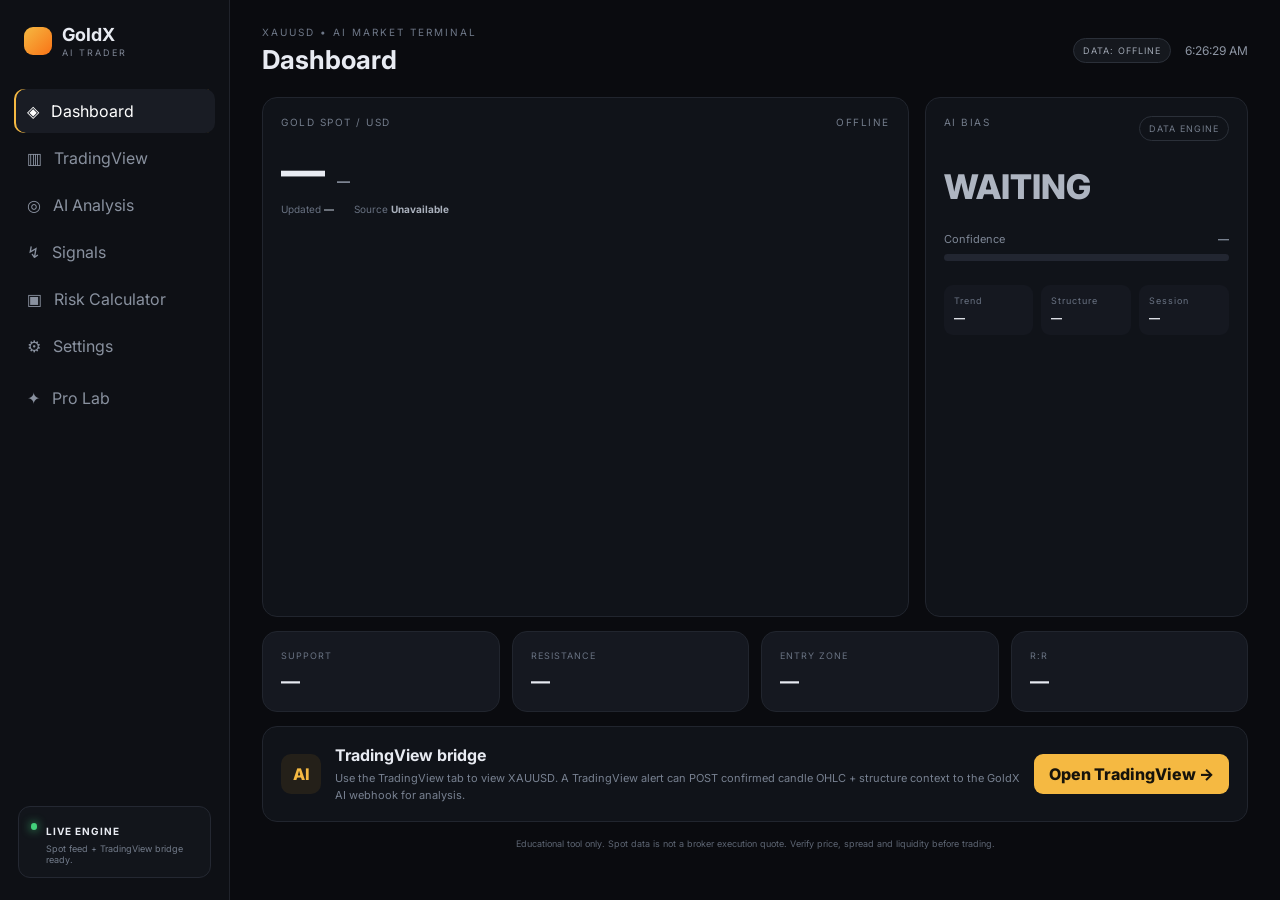
==== index.html @ dff4eee3 "Load GoldX Pro Lab features" ====
<!doctype html>
<html lang="en">
<head><meta charset="UTF-8"/><meta name="viewport" content="width=device-width,initial-scale=1.0"/><title>GoldX AI Trader</title><link rel="preconnect" href="https://fonts.googleapis.com"><link rel="preconnect" href="https://fonts.gstatic.com" crossorigin><link href="https://fonts.googleapis.com/css2?family=Inter:wght@400;500;600;700;800&display=swap" rel="stylesheet"><link rel="stylesheet" href="/styles.css"></head>
<body><div class="app-shell"><aside class="sidebar"><div class="brand"><span class="brand-dot"></span><div><b>GoldX</b><small>AI TRADER</small></div></div><nav><button class="nav active" data-view="dashboard">◈ <span>Dashboard</span></button><button class="nav" data-view="chartview">▥ <span>TradingView</span></button><button class="nav" data-view="analysis">◎ <span>AI Analysis</span></button><button class="nav" data-view="signals">↯ <span>Signals</span></button><button class="nav" data-view="risk">▣ <span>Risk Calculator</span></button><button class="nav" data-view="settings">⚙ <span>Settings</span></button></nav><div class="side-note"><span class="live-dot"></span><div><b>LIVE ENGINE</b><small>Spot feed + TradingView bridge ready.</small></div></div></aside><main class="main"><header class="topbar"><div><div class="eyebrow">XAUUSD • AI MARKET TERMINAL</div><h1 id="viewTitle">Dashboard</h1></div><div class="top-actions"><span id="dataBadge" class="badge muted">DATA: CONNECTING</span><span class="clock" id="clock">--:--:--</span></div></header>
<section id="dashboard" class="view active-view"><div class="hero-grid"><div class="card price-card"><div class="card-top"><span>GOLD SPOT / USD</span><span id="marketState" class="state">Checking…</span></div><div class="price-row"><span id="price" class="big-price">—</span><span id="change" class="change neutral">—</span></div><div class="price-meta"><span>Updated <b id="updated">—</b></span><span>Source <b id="source">—</b></span></div><canvas id="chart" height="180"></canvas></div><div class="card bias-card"><div class="card-top"><span>AI BIAS</span><span class="mini-pill">DATA ENGINE</span></div><div id="bias" class="bias neutral">WAITING</div><div class="confidence"><div class="confidence-label"><span>Confidence</span><b id="confidence">—</b></div><div class="bar"><span id="confidenceBar"></span></div></div><div class="metrics"><div><small>Trend</small><b id="trend">—</b></div><div><small>Structure</small><b id="structure">—</b></div><div><small>Session</small><b id="session">—</b></div></div></div></div><div class="stat-grid"><div class="card stat"><small>SUPPORT</small><b id="support">—</b></div><div class="card stat"><small>RESISTANCE</small><b id="resistance">—</b></div><div class="card stat"><small>ENTRY ZONE</small><b id="entry">—</b></div><div class="card stat"><small>R:R</small><b id="rr">—</b></div></div><div class="card callout"><div class="callout-icon">AI</div><div><b>TradingView bridge</b><p>Use the TradingView tab to view XAUUSD. A TradingView alert can POST confirmed candle OHLC + structure context to the GoldX AI webhook for analysis.</p></div><button class="primary" onclick="switchView('chartview')">Open TradingView →</button></div><div class="disclaimer">Educational tool only. Spot data is not a broker execution quote. Verify price, spread and liquidity before trading.</div></section>
<section id="chartview" class="view"><div class="card"><div class="card-top"><span>TRADINGVIEW • XAUUSD</span><span class="mini-pill">VISUAL CHART</span></div><div class="tv-wrap"><div class="tradingview-widget-container" id="tv_chart"><div class="tradingview-widget-container__widget"></div><div class="tv-credit"><a href="https://www.tradingview.com/symbols/XAUUSD/" target="_blank" rel="noreferrer">XAUUSD on TradingView</a></div></div></div></div><div class="card callout"><div class="callout-icon">TV</div><div><b>TradingView → GoldX AI</b><p>Use the Pine script in <code>tradingview-goldx.pine</code>, add it to TradingView, then create an alert with “Any alert() function call”. Set the webhook to this app’s <code>/api/tradingview</code> endpoint.</p></div><button class="primary" onclick="switchView('settings')">Webhook setup →</button></div></section>
<section id="analysis" class="view"><div class="card analysis-controls"><div><small>TIMEFRAME</small><div class="segmented"><button data-tf="5min" class="tf">5m</button><button data-tf="15min" class="tf active">15m</button><button data-tf="1h" class="tf">1h</button><button data-tf="4h" class="tf">4h</button></div></div><button id="runAi" class="primary">Run AI Analysis</button></div><div id="analysisStatus" class="status">Run the agent against current live spot data or use the TradingView webhook bridge.</div><div class="analysis-grid"><div class="card result-main"><div class="result-head"><span>MARKET DECISION</span><b id="resultBias">—</b></div><div class="entry-box"><div><small>ENTRY</small><b id="aEntry">—</b></div><div><small>STOP LOSS</small><b id="aSl">—</b></div><div><small>TP1</small><b id="aTp1">—</b></div><div><small>TP2</small><b id="aTp2">—</b></div></div><div class="reason"><small>REASONING</small><p id="reasoning">—</p></div></div><div class="card"><div class="card-top"><span>STRUCTURE</span></div><div class="list"><div><span>Trend</span><b id="aTrend">—</b></div><div><span>Market Structure</span><b id="aStructure">—</b></div><div><span>Liquidity</span><b id="aLiquidity">—</b></div><div><span>FVG / OB</span><b id="aFvg">—</b></div><div><span>Invalidation</span><b id="aInvalidation">—</b></div></div></div></div></section>
<section id="signals" class="view"><div class="card"><div class="card-top"><span>SIGNAL HISTORY</span><button class="ghost" onclick="clearSignals()">Clear</button></div><div id="signalsList" class="signals-list"></div></div></section>
<section id="risk" class="view"><div class="card risk-card"><div class="form-grid"><label>Account balance<input id="balance" type="number" value="5000"></label><label>Risk %<input id="riskPct" type="number" step="0.1" value="1"></label><label>Entry<input id="rEntry" type="number" step="0.01" placeholder="e.g. 4040"></label><label>Stop loss<input id="rSl" type="number" step="0.01" placeholder="e.g. 4030"></label><label>Dollar value / point<input id="pointValue" type="number" step="0.01" value="1"></label></div><button class="primary" onclick="calculateRisk()">Calculate</button><div id="riskResult" class="risk-result">Enter entry and SL to calculate position risk.</div></div></section>
<section id="settings" class="view"><div class="card settings"><h2>Data & AI Configuration</h2><p>The live spot feed requires no browser API key. Gemini is server-side. TradingView alerts can send confirmed OHLC + structure context to the AI bridge.</p><div class="settings-row"><span>Live gold spot</span><code>api.gold-api.com/price/XAU</code></div><div class="settings-row"><span>AI agent</span><code>GEMINI_API_KEY</code></div><div class="settings-row"><span>TradingView webhook</span><code>/api/tradingview</code></div><div class="settings-row"><span>Public webhook URL</span><code id="webhookUrl">—</code></div><div class="hint">TradingView is used here for charting and as an alert/webhook source. The GoldX Pine bridge sends confirmed bar OHLC plus TradingView-computed structure/FVG context to the server. It does not scrape TradingView data from the client.</div></div></section>
</main></div><script src="https://s3.tradingview.com/tv.js"></script><script src="/enhancements.js"></script><script src="/pro-features.js"></script><script src="/app.js"></script></body></html>
---- styles.css ----
*{box-sizing:border-box}body{margin:0;font-family:Inter,system-ui,sans-serif;background:#0a0b0f;color:#e8ebf2}button,input{font:inherit}.app-shell{display:flex;min-height:100vh}.sidebar{width:230px;background:#0e1015;border-right:1px solid #20232b;padding:24px 14px;position:fixed;inset:0 auto 0 0}.brand{display:flex;gap:10px;align-items:center;padding:0 10px 28px}.brand-dot{width:28px;height:28px;border-radius:9px;background:linear-gradient(135deg,#f5b942,#f97316);display:block}.brand b{font-size:18px}.brand small{display:block;font-size:9px;color:#7f8796;letter-spacing:2px;margin-top:2px}.nav{display:flex;gap:12px;width:100%;border:0;background:transparent;color:#89919f;padding:12px 13px;border-radius:10px;text-align:left;cursor:pointer;margin:3px 0}.nav:hover,.nav.active{background:#191c24;color:#fff}.nav.active{box-shadow:inset 2px 0 #f5b942}.side-note{position:absolute;bottom:22px;left:18px;right:18px;border:1px solid #242832;background:#12151b;border-radius:12px;padding:12px;display:flex;gap:9px}.side-note b{font-size:10px;letter-spacing:1px}.side-note small{display:block;color:#737c8b;font-size:9px;margin-top:4px}.live-dot{width:7px;height:7px;background:#43d17b;border-radius:50%;margin-top:4px;box-shadow:0 0 10px #43d17b}.main{margin-left:230px;width:calc(100% - 230px);padding:26px 32px;max-width:1500px}.topbar{display:flex;justify-content:space-between;align-items:center;margin-bottom:22px}.eyebrow{font-size:10px;color:#6e7787;letter-spacing:2px}.topbar h1{margin:6px 0 0;font-size:26px}.top-actions{display:flex;align-items:center;gap:14px}.badge,.mini-pill{font-size:9px;letter-spacing:1px;border-radius:999px;padding:6px 9px;border:1px solid #2b3039}.badge.live{color:#6fe29b;border-color:#245638;background:#102218}.badge.muted{color:#a0a7b3;background:#15181e}.clock{font-size:12px;color:#8d95a3}.view{display:none}.active-view{display:block}.hero-grid{display:grid;grid-template-columns:2fr 1fr;gap:16px}.card{background:#101319;border:1px solid #21252e;border-radius:15px;padding:18px}.card-top{display:flex;justify-content:space-between;color:#737c8b;font-size:10px;letter-spacing:1.5px}.price-row{display:flex;align-items:baseline;gap:14px;margin-top:15px}.big-price{font-size:44px;font-weight:800;letter-spacing:-2px}.change{font-size:13px;font-weight:700}.change.up{color:#65dc91}.change.down{color:#ff7777}.change.neutral{color:#8d95a3}.price-meta{display:flex;gap:20px;color:#687181;font-size:10px;margin:6px 0 4px}.price-meta b{color:#aab1bd}.price-card canvas{width:100%;margin-top:10px}.bias{font-size:34px;font-weight:800;margin:25px 0}.bias.bull{color:#63dc90}.bias.bear{color:#ff7676}.bias.neutral{color:#aeb5c1}.confidence-label{display:flex;justify-content:space-between;font-size:11px;color:#7e8796}.bar{height:7px;background:#222631;border-radius:99px;margin-top:8px;overflow:hidden}.bar span{display:block;height:100%;width:0;background:#f5b942;border-radius:99px}.metrics{display:grid;grid-template-columns:repeat(3,1fr);gap:8px;margin-top:24px}.metrics div,.stat{background:#151820}.metrics div{padding:10px;border-radius:9px}.metrics small,.stat small{display:block;color:#697282;font-size:9px;letter-spacing:1px}.metrics b{display:block;margin-top:5px;font-size:11px}.stat-grid{display:grid;grid-template-columns:repeat(4,1fr);gap:12px;margin:14px 0}.stat b{font-size:19px;display:block;margin-top:9px}.callout{display:flex;align-items:center;gap:14px;margin-top:14px}.callout-icon{width:40px;height:40px;border-radius:10px;background:#242019;color:#f5b942;display:grid;place-items:center;font-weight:800}.callout p{margin:5px 0 0;color:#778090;font-size:11px;line-height:1.5}.callout>div:nth-child(2){flex:1}.primary{border:0;border-radius:9px;background:#f5b942;color:#16130b;font-weight:800;padding:10px 15px;cursor:pointer}.primary:disabled{opacity:.5}.disclaimer{font-size:9px;color:#5e6674;text-align:center;margin:16px}.analysis-controls{display:flex;justify-content:space-between;align-items:end}.segmented{display:flex;margin-top:8px;background:#171a21;border-radius:9px;padding:3px}.tf{border:0;background:transparent;color:#7e8795;padding:7px 13px;border-radius:7px;cursor:pointer}.tf.active{background:#292d36;color:#fff}.status{margin:12px 0;color:#7b8493;font-size:11px}.analysis-grid{display:grid;grid-template-columns:1.4fr 1fr;gap:14px}.result-head{display:flex;justify-content:space-between;font-size:11px;color:#727b8a}.result-head b{color:#f5b942}.entry-box{display:grid;grid-template-columns:repeat(4,1fr);gap:8px;margin:20px 0}.entry-box div{padding:13px;background:#171a21;border-radius:10px}.entry-box small{display:block;color:#6f7786;font-size:9px}.entry-box b{display:block;margin-top:5px;font-size:15px}.reason small{color:#6f7786;font-size:9px;letter-spacing:1px}.reason p{color:#a4abb7;font-size:12px;line-height:1.6}.list div{display:flex;justify-content:space-between;padding:13px 0;border-bottom:1px solid #20242c;font-size:11px;color:#7d8695}.list b{color:#dfe3e9}.signals-list .signal{display:grid;grid-template-columns:1fr 1fr 1fr 1fr;gap:10px;padding:14px 0;border-bottom:1px solid #20242c;font-size:11px}.empty{color:#697281;padding:30px;text-align:center}.ghost{background:transparent;border:1px solid #292e37;color:#8b94a2;border-radius:8px;padding:7px 11px;cursor:pointer}.risk-card{max-width:900px}.form-grid{display:grid;grid-template-columns:repeat(3,1fr);gap:14px;margin-bottom:18px}.form-grid label{font-size:10px;color:#788190}.form-grid input{display:block;width:100%;margin-top:7px;background:#171a21;border:1px solid #292e38;color:#fff;border-radius:8px;padding:10px;outline:none}.risk-result{margin-top:18px;background:#171a21;border-radius:10px;padding:16px;color:#c6ccd5;font-size:12px}.settings h2{font-size:18px}.settings p,.hint{font-size:11px;color:#7d8695;line-height:1.6}.settings-row{display:flex;justify-content:space-between;border-bottom:1px solid #22262e;padding:15px 0;font-size:12px}.settings-row code{color:#f5b942}.hint{margin-top:20px;padding:12px;background:#171a21;border-radius:9px}.tv-wrap{height:680px;min-height:680px;width:100%;overflow:hidden;border-radius:10px;background:#0c0f14}.tv-wrap .tradingview-widget-container{height:100%!important;width:100%!important}.tv-wrap iframe{height:100%!important;min-height:640px!important;width:100%!important;display:block}.tv-wrap .tv-credit{display:none}.tv-wrap .tradingview-widget-container__widget{height:100%!important;width:100%!important}@media(max-width:900px){.sidebar{width:68px}.brand div,.nav span,.side-note div{display:none}.main{margin-left:68px;width:calc(100% - 68px);padding:20px}.hero-grid,.analysis-grid{grid-template-columns:1fr}.stat-grid{grid-template-columns:repeat(2,1fr)}.form-grid{grid-template-columns:1fr 1fr}.tv-wrap{height:560px;min-height:560px}.tv-wrap iframe{min-height:520px!important}}@media(max-width:560px){.main{padding:14px}.big-price{font-size:34px}.stat-grid,.form-grid,.entry-box{grid-template-columns:1fr 1fr}.callout{align-items:flex-start;flex-wrap:wrap}.callout .primary{width:100%}.tv-wrap{height:480px;min-height:480px}.tv-wrap iframe{min-height:440px!important}}
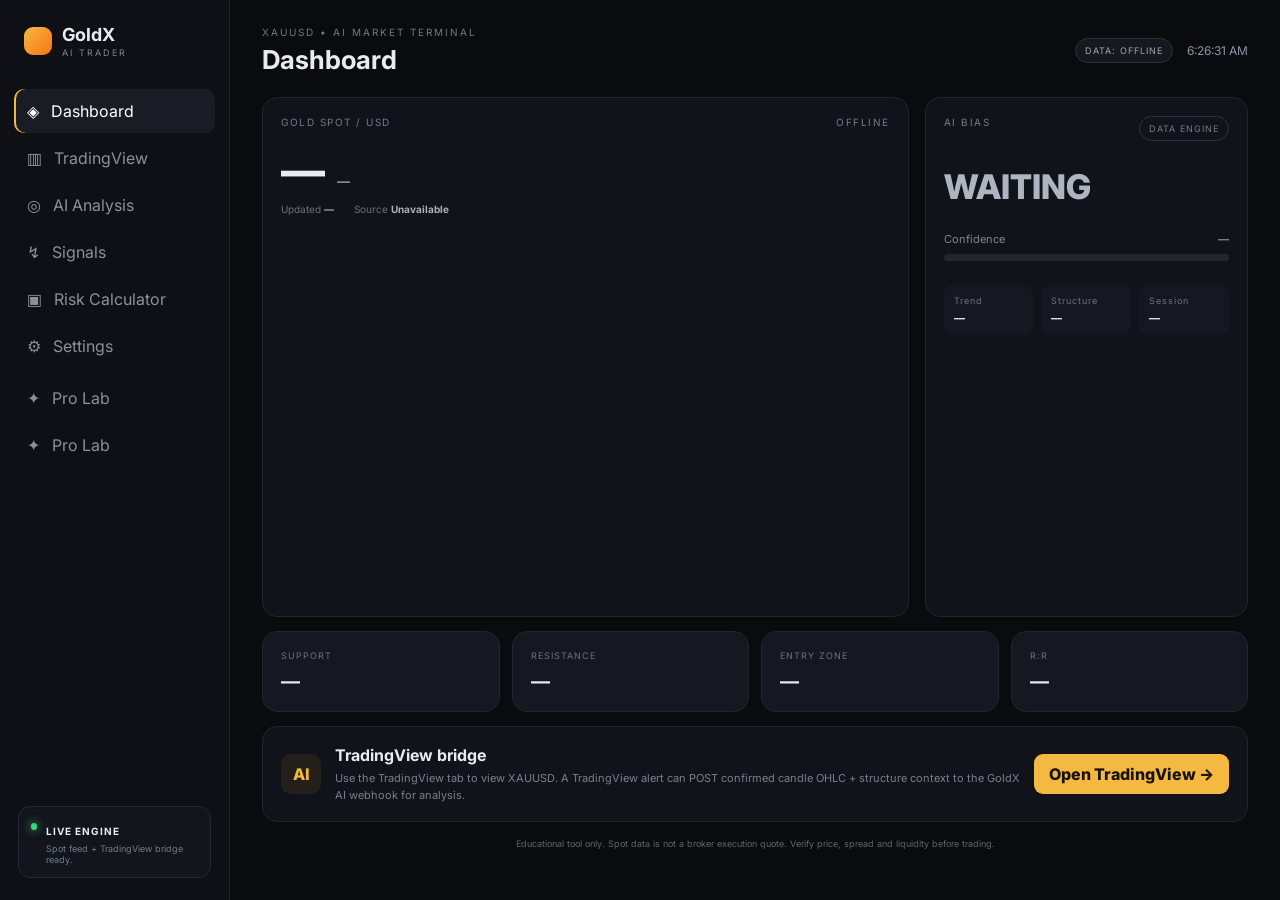
==== commit 9f85b9ab: "Load Pro Lab feature module in app" ====
--- a/index.html
+++ b/index.html
@@ -8,4 +8,4 @@
 <section id="signals" class="view"><div class="card"><div class="card-top"><span>SIGNAL HISTORY</span><button class="ghost" onclick="clearSignals()">Clear</button></div><div id="signalsList" class="signals-list"></div></div></section>
 <section id="risk" class="view"><div class="card risk-card"><div class="form-grid"><label>Account balance<input id="balance" type="number" value="5000"></label><label>Risk %<input id="riskPct" type="number" step="0.1" value="1"></label><label>Entry<input id="rEntry" type="number" step="0.01" placeholder="e.g. 4040"></label><label>Stop loss<input id="rSl" type="number" step="0.01" placeholder="e.g. 4030"></label><label>Dollar value / point<input id="pointValue" type="number" step="0.01" value="1"></label></div><button class="primary" onclick="calculateRisk()">Calculate</button><div id="riskResult" class="risk-result">Enter entry and SL to calculate position risk.</div></div></section>
 <section id="settings" class="view"><div class="card settings"><h2>Data & AI Configuration</h2><p>The live spot feed requires no browser API key. Gemini is server-side. TradingView alerts can send confirmed OHLC + structure context to the AI bridge.</p><div class="settings-row"><span>Live gold spot</span><code>api.gold-api.com/price/XAU</code></div><div class="settings-row"><span>AI agent</span><code>GEMINI_API_KEY</code></div><div class="settings-row"><span>TradingView webhook</span><code>/api/tradingview</code></div><div class="settings-row"><span>Public webhook URL</span><code id="webhookUrl">—</code></div><div class="hint">TradingView is used here for charting and as an alert/webhook source. The GoldX Pine bridge sends confirmed bar OHLC plus TradingView-computed structure/FVG context to the server. It does not scrape TradingView data from the client.</div></div></section>
-</main></div><script src="https://s3.tradingview.com/tv.js"></script><script src="/enhancements.js"></script><script src="/pro-features.js"></script><script src="/app.js"></script></body></html>+</main></div><script src="https://s3.tradingview.com/tv.js"></script><script src="/enhancements.js"></script><script src="/app.js"></script><script src="/pro-features.js"></script><script src="/prolab.js"></script></body></html>
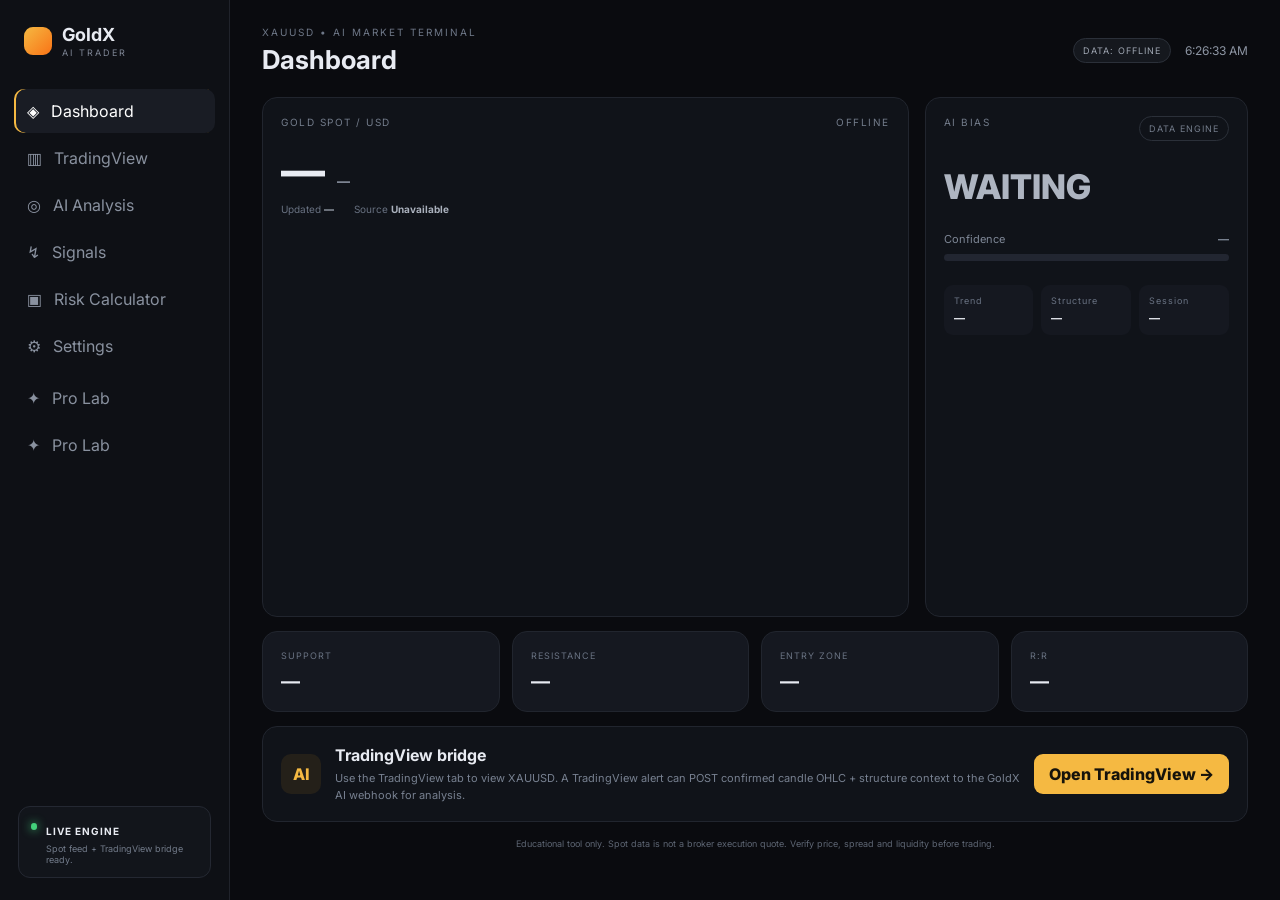
==== commit 07f5c586: "Force browser cache refresh for latest Pro Lab" ====
--- a/index.html
+++ b/index.html
@@ -8,4 +8,4 @@
 <section id="signals" class="view"><div class="card"><div class="card-top"><span>SIGNAL HISTORY</span><button class="ghost" onclick="clearSignals()">Clear</button></div><div id="signalsList" class="signals-list"></div></div></section>
 <section id="risk" class="view"><div class="card risk-card"><div class="form-grid"><label>Account balance<input id="balance" type="number" value="5000"></label><label>Risk %<input id="riskPct" type="number" step="0.1" value="1"></label><label>Entry<input id="rEntry" type="number" step="0.01" placeholder="e.g. 4040"></label><label>Stop loss<input id="rSl" type="number" step="0.01" placeholder="e.g. 4030"></label><label>Dollar value / point<input id="pointValue" type="number" step="0.01" value="1"></label></div><button class="primary" onclick="calculateRisk()">Calculate</button><div id="riskResult" class="risk-result">Enter entry and SL to calculate position risk.</div></div></section>
 <section id="settings" class="view"><div class="card settings"><h2>Data & AI Configuration</h2><p>The live spot feed requires no browser API key. Gemini is server-side. TradingView alerts can send confirmed OHLC + structure context to the AI bridge.</p><div class="settings-row"><span>Live gold spot</span><code>api.gold-api.com/price/XAU</code></div><div class="settings-row"><span>AI agent</span><code>GEMINI_API_KEY</code></div><div class="settings-row"><span>TradingView webhook</span><code>/api/tradingview</code></div><div class="settings-row"><span>Public webhook URL</span><code id="webhookUrl">—</code></div><div class="hint">TradingView is used here for charting and as an alert/webhook source. The GoldX Pine bridge sends confirmed bar OHLC plus TradingView-computed structure/FVG context to the server. It does not scrape TradingView data from the client.</div></div></section>
-</main></div><script src="https://s3.tradingview.com/tv.js"></script><script src="/enhancements.js"></script><script src="/app.js"></script><script src="/pro-features.js"></script><script src="/prolab.js"></script></body></html>+</main></div><script src="https://s3.tradingview.com/tv.js"></script><script src="/enhancements.js?v=5"></script><script src="/app.js?v=5"></script><script src="/pro-features.js?v=5"></script><script src="/prolab.js?v=5"></script></body></html>
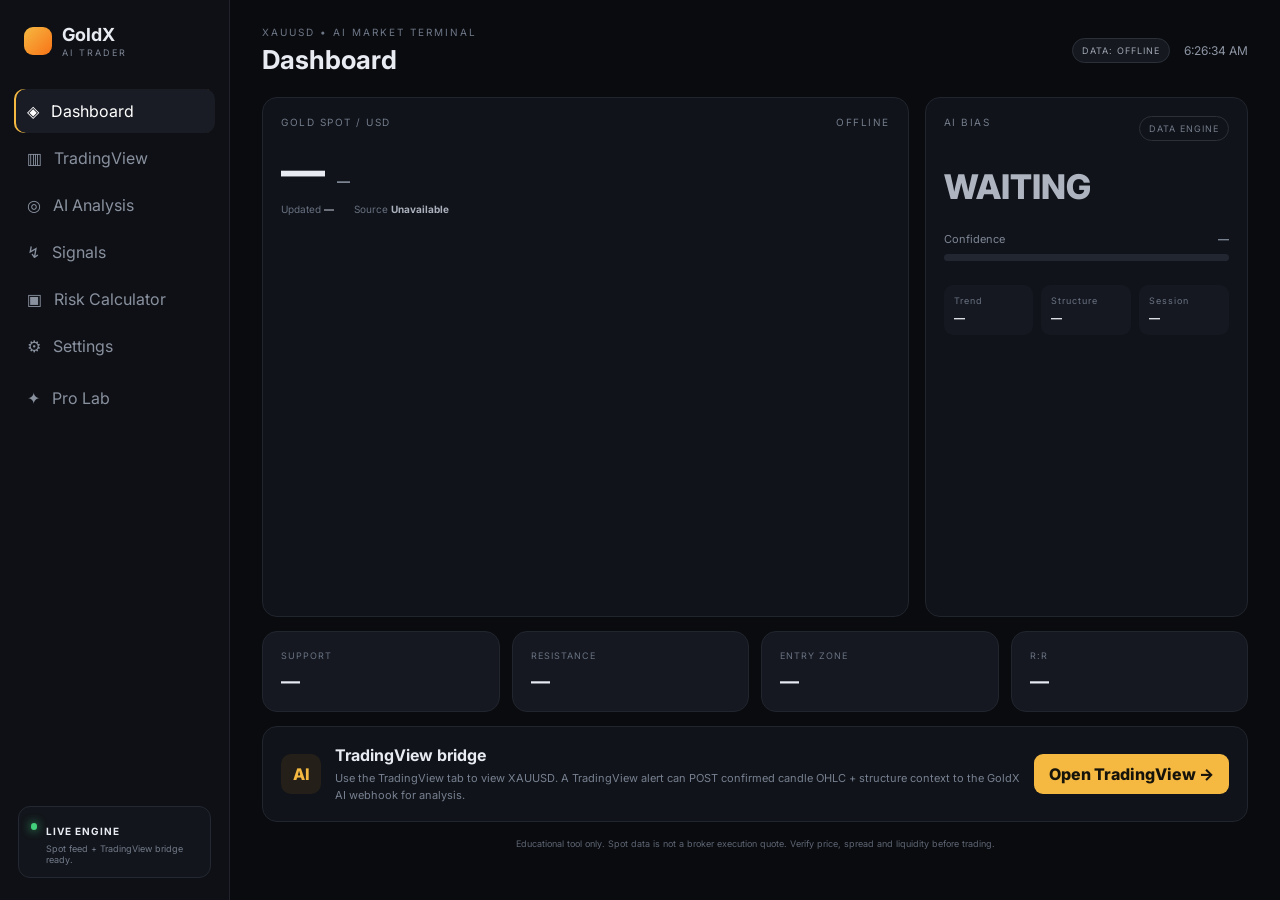
==== commit abfb4d32: "Fix duplicate Pro Lab and force latest scanner UI" ====
--- a/index.html
+++ b/index.html
@@ -8,4 +8,4 @@
 <section id="signals" class="view"><div class="card"><div class="card-top"><span>SIGNAL HISTORY</span><button class="ghost" onclick="clearSignals()">Clear</button></div><div id="signalsList" class="signals-list"></div></div></section>
 <section id="risk" class="view"><div class="card risk-card"><div class="form-grid"><label>Account balance<input id="balance" type="number" value="5000"></label><label>Risk %<input id="riskPct" type="number" step="0.1" value="1"></label><label>Entry<input id="rEntry" type="number" step="0.01" placeholder="e.g. 4040"></label><label>Stop loss<input id="rSl" type="number" step="0.01" placeholder="e.g. 4030"></label><label>Dollar value / point<input id="pointValue" type="number" step="0.01" value="1"></label></div><button class="primary" onclick="calculateRisk()">Calculate</button><div id="riskResult" class="risk-result">Enter entry and SL to calculate position risk.</div></div></section>
 <section id="settings" class="view"><div class="card settings"><h2>Data & AI Configuration</h2><p>The live spot feed requires no browser API key. Gemini is server-side. TradingView alerts can send confirmed OHLC + structure context to the AI bridge.</p><div class="settings-row"><span>Live gold spot</span><code>api.gold-api.com/price/XAU</code></div><div class="settings-row"><span>AI agent</span><code>GEMINI_API_KEY</code></div><div class="settings-row"><span>TradingView webhook</span><code>/api/tradingview</code></div><div class="settings-row"><span>Public webhook URL</span><code id="webhookUrl">—</code></div><div class="hint">TradingView is used here for charting and as an alert/webhook source. The GoldX Pine bridge sends confirmed bar OHLC plus TradingView-computed structure/FVG context to the server. It does not scrape TradingView data from the client.</div></div></section>
-</main></div><script src="https://s3.tradingview.com/tv.js"></script><script src="/enhancements.js?v=5"></script><script src="/app.js?v=5"></script><script src="/pro-features.js?v=5"></script><script src="/prolab.js?v=5"></script></body></html>+</main></div><script src="https://s3.tradingview.com/tv.js"></script><script src="/enhancements.js?v=20260818-1"></script><script src="/app.js?v=20260818-1"></script><script src="/pro-features.js?v=20260818-2"></script></body></html>
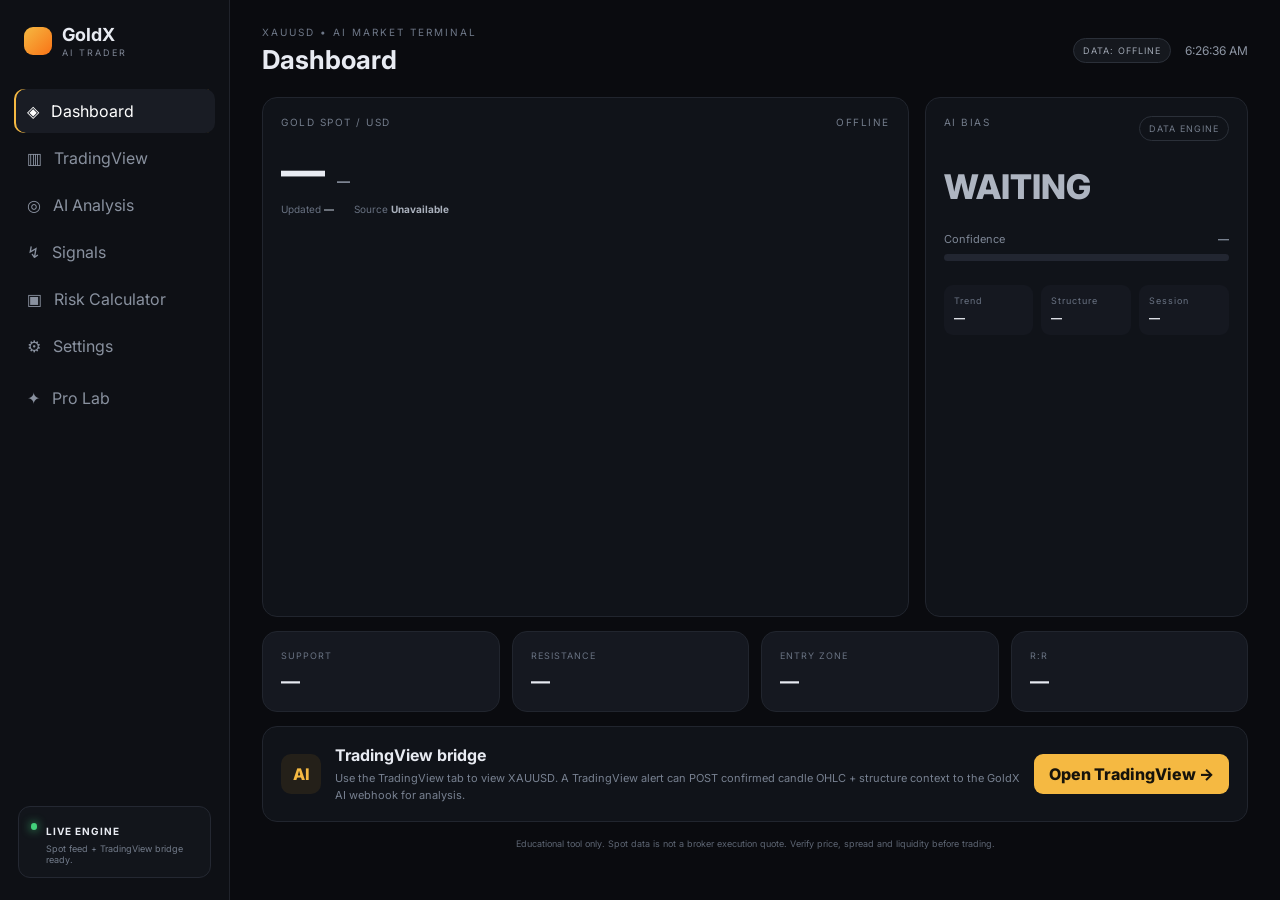
==== commit dfa04e80: "Add animated MTF scan transition script and cache-bust Pro Lab" ====
--- a/index.html
+++ b/index.html
@@ -8,4 +8,4 @@
 <section id="signals" class="view"><div class="card"><div class="card-top"><span>SIGNAL HISTORY</span><button class="ghost" onclick="clearSignals()">Clear</button></div><div id="signalsList" class="signals-list"></div></div></section>
 <section id="risk" class="view"><div class="card risk-card"><div class="form-grid"><label>Account balance<input id="balance" type="number" value="5000"></label><label>Risk %<input id="riskPct" type="number" step="0.1" value="1"></label><label>Entry<input id="rEntry" type="number" step="0.01" placeholder="e.g. 4040"></label><label>Stop loss<input id="rSl" type="number" step="0.01" placeholder="e.g. 4030"></label><label>Dollar value / point<input id="pointValue" type="number" step="0.01" value="1"></label></div><button class="primary" onclick="calculateRisk()">Calculate</button><div id="riskResult" class="risk-result">Enter entry and SL to calculate position risk.</div></div></section>
 <section id="settings" class="view"><div class="card settings"><h2>Data & AI Configuration</h2><p>The live spot feed requires no browser API key. Gemini is server-side. TradingView alerts can send confirmed OHLC + structure context to the AI bridge.</p><div class="settings-row"><span>Live gold spot</span><code>api.gold-api.com/price/XAU</code></div><div class="settings-row"><span>AI agent</span><code>GEMINI_API_KEY</code></div><div class="settings-row"><span>TradingView webhook</span><code>/api/tradingview</code></div><div class="settings-row"><span>Public webhook URL</span><code id="webhookUrl">—</code></div><div class="hint">TradingView is used here for charting and as an alert/webhook source. The GoldX Pine bridge sends confirmed bar OHLC plus TradingView-computed structure/FVG context to the server. It does not scrape TradingView data from the client.</div></div></section>
-</main></div><script src="https://s3.tradingview.com/tv.js"></script><script src="/enhancements.js?v=20260818-1"></script><script src="/app.js?v=20260818-1"></script><script src="/pro-features.js?v=20260818-2"></script></body></html>+</main></div><script src="https://s3.tradingview.com/tv.js"></script><script src="/enhancements.js?v=20260818-1"></script><script src="/app.js?v=20260818-1"></script><script src="/pro-features.js?v=20260818-3"></script><script src="/scan-ui.js?v=20260818-1"></script></body></html>
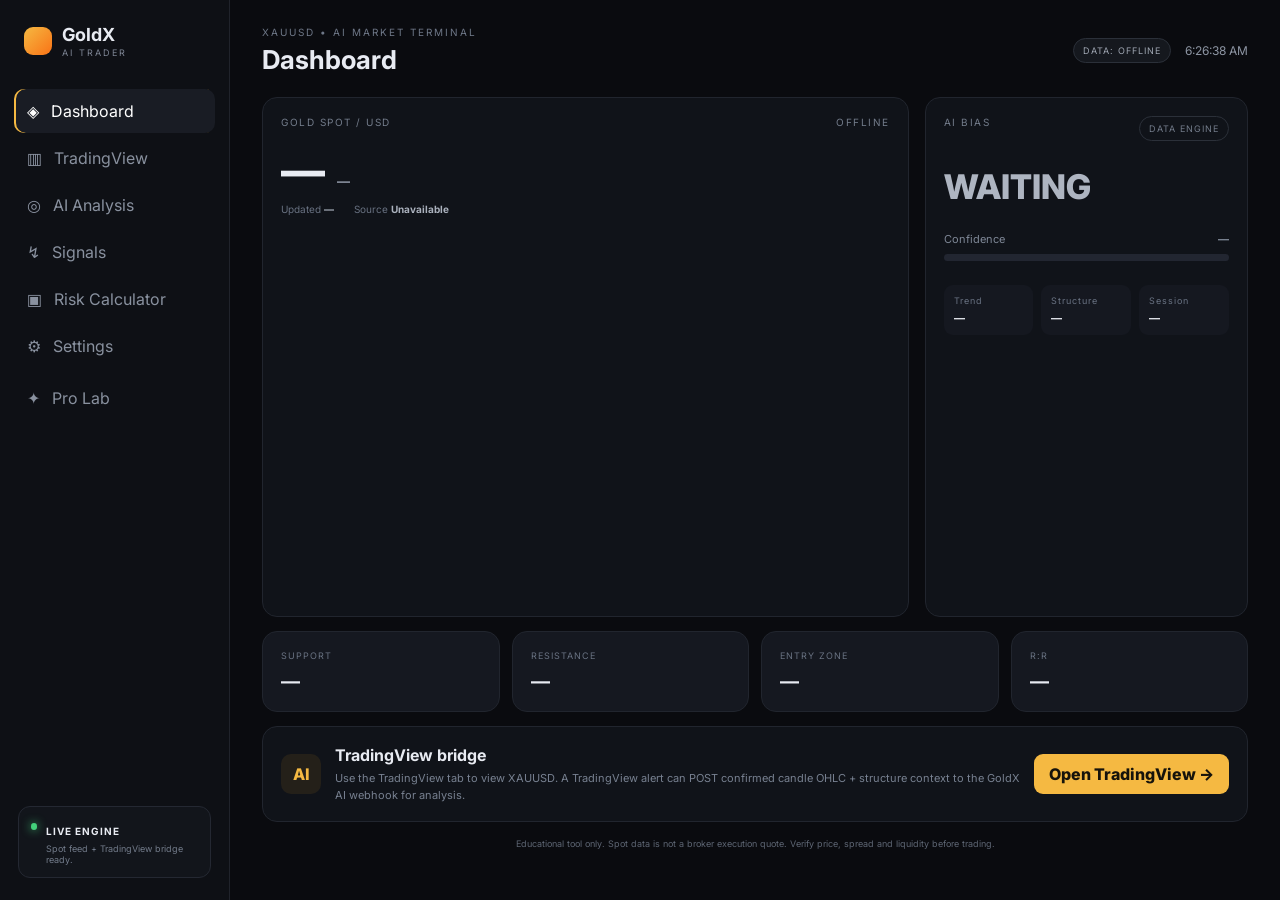
==== commit 00ef295c: "Cache-bust latest Pro Lab and scan UI" ====
--- a/index.html
+++ b/index.html
@@ -8,4 +8,4 @@
 <section id="signals" class="view"><div class="card"><div class="card-top"><span>SIGNAL HISTORY</span><button class="ghost" onclick="clearSignals()">Clear</button></div><div id="signalsList" class="signals-list"></div></div></section>
 <section id="risk" class="view"><div class="card risk-card"><div class="form-grid"><label>Account balance<input id="balance" type="number" value="5000"></label><label>Risk %<input id="riskPct" type="number" step="0.1" value="1"></label><label>Entry<input id="rEntry" type="number" step="0.01" placeholder="e.g. 4040"></label><label>Stop loss<input id="rSl" type="number" step="0.01" placeholder="e.g. 4030"></label><label>Dollar value / point<input id="pointValue" type="number" step="0.01" value="1"></label></div><button class="primary" onclick="calculateRisk()">Calculate</button><div id="riskResult" class="risk-result">Enter entry and SL to calculate position risk.</div></div></section>
 <section id="settings" class="view"><div class="card settings"><h2>Data & AI Configuration</h2><p>The live spot feed requires no browser API key. Gemini is server-side. TradingView alerts can send confirmed OHLC + structure context to the AI bridge.</p><div class="settings-row"><span>Live gold spot</span><code>api.gold-api.com/price/XAU</code></div><div class="settings-row"><span>AI agent</span><code>GEMINI_API_KEY</code></div><div class="settings-row"><span>TradingView webhook</span><code>/api/tradingview</code></div><div class="settings-row"><span>Public webhook URL</span><code id="webhookUrl">—</code></div><div class="hint">TradingView is used here for charting and as an alert/webhook source. The GoldX Pine bridge sends confirmed bar OHLC plus TradingView-computed structure/FVG context to the server. It does not scrape TradingView data from the client.</div></div></section>
-</main></div><script src="https://s3.tradingview.com/tv.js"></script><script src="/enhancements.js?v=20260818-1"></script><script src="/app.js?v=20260818-1"></script><script src="/pro-features.js?v=20260818-3"></script><script src="/scan-ui.js?v=20260818-1"></script></body></html>+</main></div><script src="https://s3.tradingview.com/tv.js"></script><script src="/enhancements.js?v=20260818-1"></script><script src="/app.js?v=20260818-1"></script><script src="/pro-features.js?v=20260818-4"></script><script src="/scan-ui.js?v=20260818-2"></script></body></html>
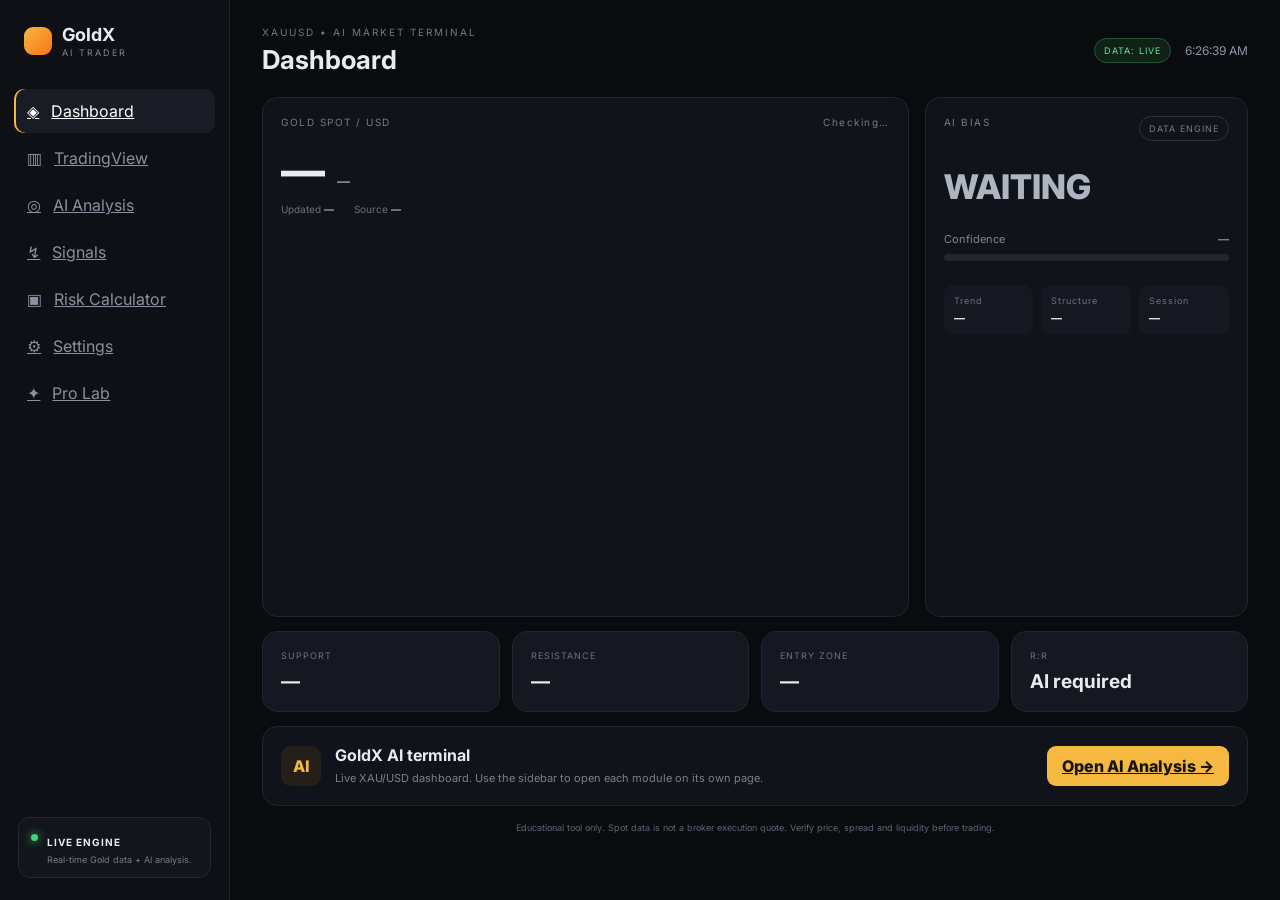
==== commit 6f45a7bc: "Convert dashboard to standalone page" ====
--- a/index.html
+++ b/index.html
@@ -1,11 +1 @@
-<!doctype html>
-<html lang="en">
-<head><meta charset="UTF-8"/><meta name="viewport" content="width=device-width,initial-scale=1.0"/><title>GoldX AI Trader</title><link rel="preconnect" href="https://fonts.googleapis.com"><link rel="preconnect" href="https://fonts.gstatic.com" crossorigin><link href="https://fonts.googleapis.com/css2?family=Inter:wght@400;500;600;700;800&display=swap" rel="stylesheet"><link rel="stylesheet" href="/styles.css"></head>
-<body><div class="app-shell"><aside class="sidebar"><div class="brand"><span class="brand-dot"></span><div><b>GoldX</b><small>AI TRADER</small></div></div><nav><button class="nav active" data-view="dashboard">◈ <span>Dashboard</span></button><button class="nav" data-view="chartview">▥ <span>TradingView</span></button><button class="nav" data-view="analysis">◎ <span>AI Analysis</span></button><button class="nav" data-view="signals">↯ <span>Signals</span></button><button class="nav" data-view="risk">▣ <span>Risk Calculator</span></button><button class="nav" data-view="settings">⚙ <span>Settings</span></button></nav><div class="side-note"><span class="live-dot"></span><div><b>LIVE ENGINE</b><small>Spot feed + TradingView bridge ready.</small></div></div></aside><main class="main"><header class="topbar"><div><div class="eyebrow">XAUUSD • AI MARKET TERMINAL</div><h1 id="viewTitle">Dashboard</h1></div><div class="top-actions"><span id="dataBadge" class="badge muted">DATA: CONNECTING</span><span class="clock" id="clock">--:--:--</span></div></header>
-<section id="dashboard" class="view active-view"><div class="hero-grid"><div class="card price-card"><div class="card-top"><span>GOLD SPOT / USD</span><span id="marketState" class="state">Checking…</span></div><div class="price-row"><span id="price" class="big-price">—</span><span id="change" class="change neutral">—</span></div><div class="price-meta"><span>Updated <b id="updated">—</b></span><span>Source <b id="source">—</b></span></div><canvas id="chart" height="180"></canvas></div><div class="card bias-card"><div class="card-top"><span>AI BIAS</span><span class="mini-pill">DATA ENGINE</span></div><div id="bias" class="bias neutral">WAITING</div><div class="confidence"><div class="confidence-label"><span>Confidence</span><b id="confidence">—</b></div><div class="bar"><span id="confidenceBar"></span></div></div><div class="metrics"><div><small>Trend</small><b id="trend">—</b></div><div><small>Structure</small><b id="structure">—</b></div><div><small>Session</small><b id="session">—</b></div></div></div></div><div class="stat-grid"><div class="card stat"><small>SUPPORT</small><b id="support">—</b></div><div class="card stat"><small>RESISTANCE</small><b id="resistance">—</b></div><div class="card stat"><small>ENTRY ZONE</small><b id="entry">—</b></div><div class="card stat"><small>R:R</small><b id="rr">—</b></div></div><div class="card callout"><div class="callout-icon">AI</div><div><b>TradingView bridge</b><p>Use the TradingView tab to view XAUUSD. A TradingView alert can POST confirmed candle OHLC + structure context to the GoldX AI webhook for analysis.</p></div><button class="primary" onclick="switchView('chartview')">Open TradingView →</button></div><div class="disclaimer">Educational tool only. Spot data is not a broker execution quote. Verify price, spread and liquidity before trading.</div></section>
-<section id="chartview" class="view"><div class="card"><div class="card-top"><span>TRADINGVIEW • XAUUSD</span><span class="mini-pill">VISUAL CHART</span></div><div class="tv-wrap"><div class="tradingview-widget-container" id="tv_chart"><div class="tradingview-widget-container__widget"></div><div class="tv-credit"><a href="https://www.tradingview.com/symbols/XAUUSD/" target="_blank" rel="noreferrer">XAUUSD on TradingView</a></div></div></div></div><div class="card callout"><div class="callout-icon">TV</div><div><b>TradingView → GoldX AI</b><p>Use the Pine script in <code>tradingview-goldx.pine</code>, add it to TradingView, then create an alert with “Any alert() function call”. Set the webhook to this app’s <code>/api/tradingview</code> endpoint.</p></div><button class="primary" onclick="switchView('settings')">Webhook setup →</button></div></section>
-<section id="analysis" class="view"><div class="card analysis-controls"><div><small>TIMEFRAME</small><div class="segmented"><button data-tf="5min" class="tf">5m</button><button data-tf="15min" class="tf active">15m</button><button data-tf="1h" class="tf">1h</button><button data-tf="4h" class="tf">4h</button></div></div><button id="runAi" class="primary">Run AI Analysis</button></div><div id="analysisStatus" class="status">Run the agent against current live spot data or use the TradingView webhook bridge.</div><div class="analysis-grid"><div class="card result-main"><div class="result-head"><span>MARKET DECISION</span><b id="resultBias">—</b></div><div class="entry-box"><div><small>ENTRY</small><b id="aEntry">—</b></div><div><small>STOP LOSS</small><b id="aSl">—</b></div><div><small>TP1</small><b id="aTp1">—</b></div><div><small>TP2</small><b id="aTp2">—</b></div></div><div class="reason"><small>REASONING</small><p id="reasoning">—</p></div></div><div class="card"><div class="card-top"><span>STRUCTURE</span></div><div class="list"><div><span>Trend</span><b id="aTrend">—</b></div><div><span>Market Structure</span><b id="aStructure">—</b></div><div><span>Liquidity</span><b id="aLiquidity">—</b></div><div><span>FVG / OB</span><b id="aFvg">—</b></div><div><span>Invalidation</span><b id="aInvalidation">—</b></div></div></div></div></section>
-<section id="signals" class="view"><div class="card"><div class="card-top"><span>SIGNAL HISTORY</span><button class="ghost" onclick="clearSignals()">Clear</button></div><div id="signalsList" class="signals-list"></div></div></section>
-<section id="risk" class="view"><div class="card risk-card"><div class="form-grid"><label>Account balance<input id="balance" type="number" value="5000"></label><label>Risk %<input id="riskPct" type="number" step="0.1" value="1"></label><label>Entry<input id="rEntry" type="number" step="0.01" placeholder="e.g. 4040"></label><label>Stop loss<input id="rSl" type="number" step="0.01" placeholder="e.g. 4030"></label><label>Dollar value / point<input id="pointValue" type="number" step="0.01" value="1"></label></div><button class="primary" onclick="calculateRisk()">Calculate</button><div id="riskResult" class="risk-result">Enter entry and SL to calculate position risk.</div></div></section>
-<section id="settings" class="view"><div class="card settings"><h2>Data & AI Configuration</h2><p>The live spot feed requires no browser API key. Gemini is server-side. TradingView alerts can send confirmed OHLC + structure context to the AI bridge.</p><div class="settings-row"><span>Live gold spot</span><code>api.gold-api.com/price/XAU</code></div><div class="settings-row"><span>AI agent</span><code>GEMINI_API_KEY</code></div><div class="settings-row"><span>TradingView webhook</span><code>/api/tradingview</code></div><div class="settings-row"><span>Public webhook URL</span><code id="webhookUrl">—</code></div><div class="hint">TradingView is used here for charting and as an alert/webhook source. The GoldX Pine bridge sends confirmed bar OHLC plus TradingView-computed structure/FVG context to the server. It does not scrape TradingView data from the client.</div></div></section>
-</main></div><script src="https://s3.tradingview.com/tv.js"></script><script src="/enhancements.js?v=20260818-1"></script><script src="/app.js?v=20260818-1"></script><script src="/pro-features.js?v=20260818-4"></script><script src="/scan-ui.js?v=20260818-2"></script></body></html>+<!doctype html><html lang="en"><head><meta charset="UTF-8"><meta name="viewport" content="width=device-width,initial-scale=1.0"><title>GoldX AI Trader</title><link rel="preconnect" href="https://fonts.googleapis.com"><link rel="preconnect" href="https://fonts.gstatic.com" crossorigin><link href="https://fonts.googleapis.com/css2?family=Inter:wght@400;500;600;700;800&display=swap" rel="stylesheet"><link rel="stylesheet" href="/styles.css"></head><body data-page="dashboard"><div id="page-content"><section class="dashboard-page"><div class="hero-grid"><div class="card price-card"><div class="card-top"><span>GOLD SPOT / USD</span><span id="marketState" class="state">Checking…</span></div><div class="price-row"><span id="price" class="big-price">—</span><span id="change" class="change neutral">—</span></div><div class="price-meta"><span>Updated <b id="updated">—</b></span><span>Source <b id="source">—</b></span></div><canvas id="chart" height="180"></canvas></div><div class="card bias-card"><div class="card-top"><span>AI BIAS</span><span class="mini-pill">DATA ENGINE</span></div><div id="bias" class="bias neutral">WAITING</div><div class="confidence"><div class="confidence-label"><span>Confidence</span><b id="confidence">—</b></div><div class="bar"><span id="confidenceBar"></span></div></div><div class="metrics"><div><small>Trend</small><b id="trend">—</b></div><div><small>Structure</small><b id="structure">—</b></div><div><small>Session</small><b id="session">—</b></div></div></div></div><div class="stat-grid"><div class="card stat"><small>SUPPORT</small><b id="support">—</b></div><div class="card stat"><small>RESISTANCE</small><b id="resistance">—</b></div><div class="card stat"><small>ENTRY ZONE</small><b id="entry">—</b></div><div class="card stat"><small>R:R</small><b id="rr">AI required</b></div></div><div class="card callout"><div class="callout-icon">AI</div><div><b>GoldX AI terminal</b><p>Live XAU/USD dashboard. Use the sidebar to open each module on its own page.</p></div><a class="primary" href="/ai-analysis/">Open AI Analysis →</a></div><div class="disclaimer">Educational tool only. Spot data is not a broker execution quote. Verify price, spread and liquidity before trading.</div></section></div><script src="/page-shell.js?v=20260818-2"></script><script src="/app.js?v=20260818-2"></script></body></html>
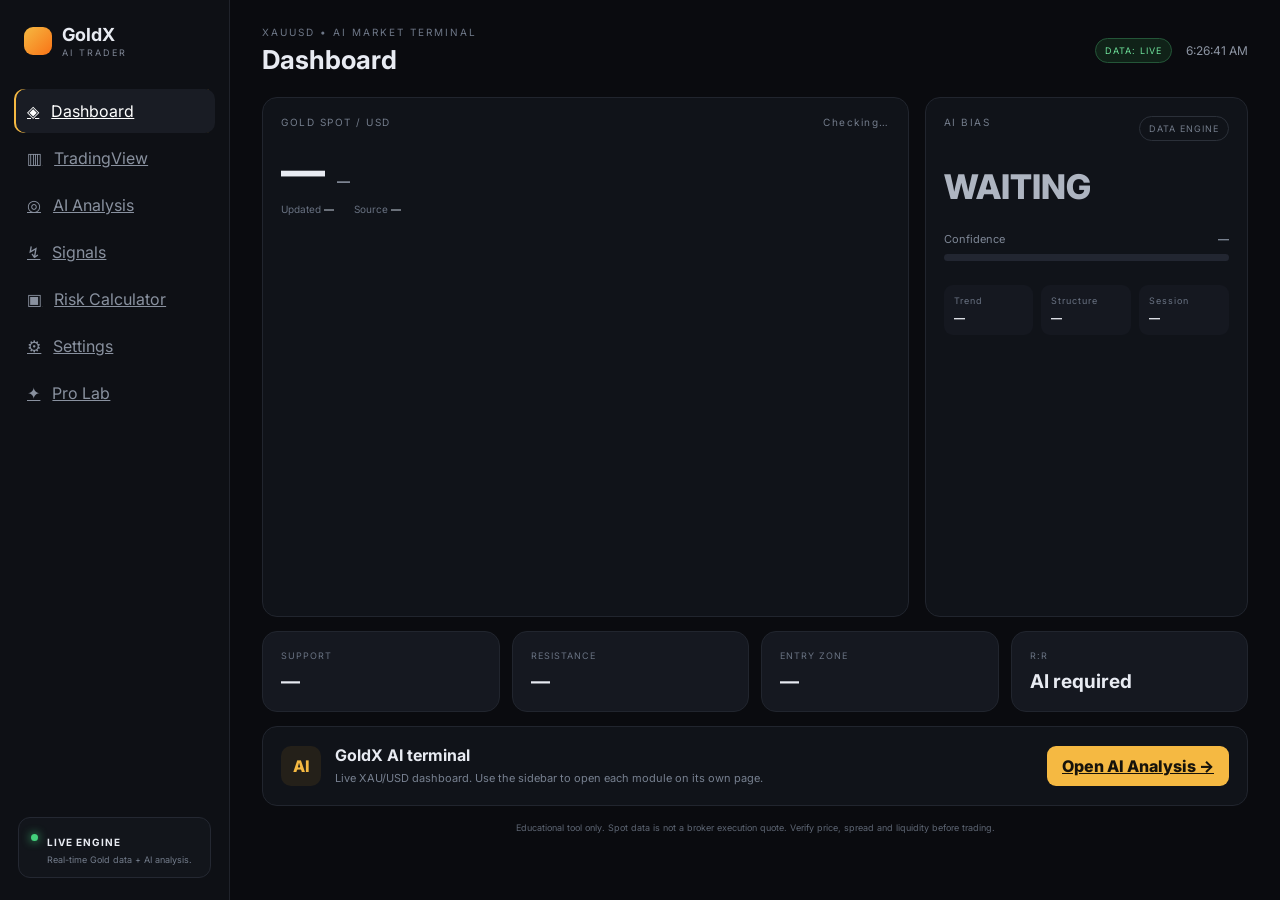
==== commit 487e2ccd: "Keep dashboard navigation as real page links" ====
--- a/index.html
+++ b/index.html
@@ -1 +1 @@
-<!doctype html><html lang="en"><head><meta charset="UTF-8"><meta name="viewport" content="width=device-width,initial-scale=1.0"><title>GoldX AI Trader</title><link rel="preconnect" href="https://fonts.googleapis.com"><link rel="preconnect" href="https://fonts.gstatic.com" crossorigin><link href="https://fonts.googleapis.com/css2?family=Inter:wght@400;500;600;700;800&display=swap" rel="stylesheet"><link rel="stylesheet" href="/styles.css"></head><body data-page="dashboard"><div id="page-content"><section class="dashboard-page"><div class="hero-grid"><div class="card price-card"><div class="card-top"><span>GOLD SPOT / USD</span><span id="marketState" class="state">Checking…</span></div><div class="price-row"><span id="price" class="big-price">—</span><span id="change" class="change neutral">—</span></div><div class="price-meta"><span>Updated <b id="updated">—</b></span><span>Source <b id="source">—</b></span></div><canvas id="chart" height="180"></canvas></div><div class="card bias-card"><div class="card-top"><span>AI BIAS</span><span class="mini-pill">DATA ENGINE</span></div><div id="bias" class="bias neutral">WAITING</div><div class="confidence"><div class="confidence-label"><span>Confidence</span><b id="confidence">—</b></div><div class="bar"><span id="confidenceBar"></span></div></div><div class="metrics"><div><small>Trend</small><b id="trend">—</b></div><div><small>Structure</small><b id="structure">—</b></div><div><small>Session</small><b id="session">—</b></div></div></div></div><div class="stat-grid"><div class="card stat"><small>SUPPORT</small><b id="support">—</b></div><div class="card stat"><small>RESISTANCE</small><b id="resistance">—</b></div><div class="card stat"><small>ENTRY ZONE</small><b id="entry">—</b></div><div class="card stat"><small>R:R</small><b id="rr">AI required</b></div></div><div class="card callout"><div class="callout-icon">AI</div><div><b>GoldX AI terminal</b><p>Live XAU/USD dashboard. Use the sidebar to open each module on its own page.</p></div><a class="primary" href="/ai-analysis/">Open AI Analysis →</a></div><div class="disclaimer">Educational tool only. Spot data is not a broker execution quote. Verify price, spread and liquidity before trading.</div></section></div><script src="/page-shell.js?v=20260818-2"></script><script src="/app.js?v=20260818-2"></script></body></html>+<!doctype html><html lang="en"><head><meta charset="UTF-8"><meta name="viewport" content="width=device-width,initial-scale=1.0"><title>GoldX AI Trader</title><link rel="preconnect" href="https://fonts.googleapis.com"><link rel="preconnect" href="https://fonts.gstatic.com" crossorigin><link href="https://fonts.googleapis.com/css2?family=Inter:wght@400;500;600;700;800&display=swap" rel="stylesheet"><link rel="stylesheet" href="/styles.css"></head><body data-page="dashboard"><div id="page-content"><section class="dashboard-page"><div class="hero-grid"><div class="card price-card"><div class="card-top"><span>GOLD SPOT / USD</span><span id="marketState" class="state">Checking…</span></div><div class="price-row"><span id="price" class="big-price">—</span><span id="change" class="change neutral">—</span></div><div class="price-meta"><span>Updated <b id="updated">—</b></span><span>Source <b id="source">—</b></span></div><canvas id="chart" height="180"></canvas></div><div class="card bias-card"><div class="card-top"><span>AI BIAS</span><span class="mini-pill">DATA ENGINE</span></div><div id="bias" class="bias neutral">WAITING</div><div class="confidence"><div class="confidence-label"><span>Confidence</span><b id="confidence">—</b></div><div class="bar"><span id="confidenceBar"></span></div></div><div class="metrics"><div><small>Trend</small><b id="trend">—</b></div><div><small>Structure</small><b id="structure">—</b></div><div><small>Session</small><b id="session">—</b></div></div></div></div><div class="stat-grid"><div class="card stat"><small>SUPPORT</small><b id="support">—</b></div><div class="card stat"><small>RESISTANCE</small><b id="resistance">—</b></div><div class="card stat"><small>ENTRY ZONE</small><b id="entry">—</b></div><div class="card stat"><small>R:R</small><b id="rr">AI required</b></div></div><div class="card callout"><div class="callout-icon">AI</div><div><b>GoldX AI terminal</b><p>Live XAU/USD dashboard. Use the sidebar to open each module on its own page.</p></div><a class="primary" href="/ai-analysis/">Open AI Analysis →</a></div><div class="disclaimer">Educational tool only. Spot data is not a broker execution quote. Verify price, spread and liquidity before trading.</div></section></div><script src="/page-shell.js?v=20260818-2"></script><script src="/app.js?v=20260818-2"></script><script src="/multipage-nav.js?v=20260818-1"></script></body></html>
